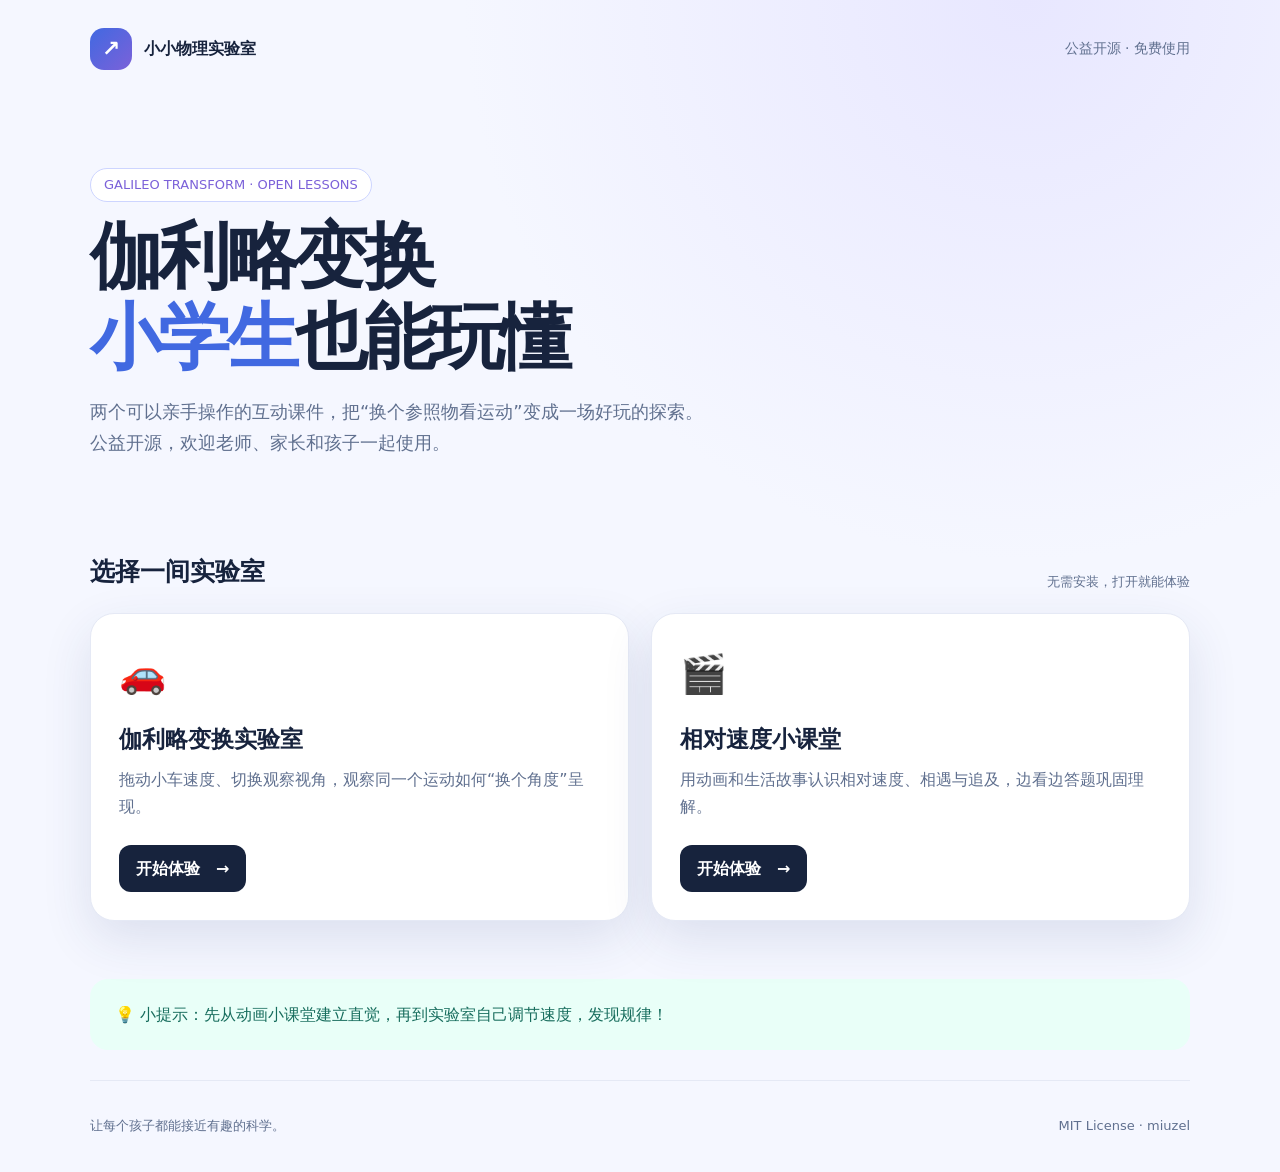
==== index.html @ f34b9db5 "Initial commit: 小学生伽利略变换公益开源课件 (MIT) - 集合首页 index.html - demos/galileo-lab & demos/relative-velocity" ====
<!doctype html>
<html lang="zh-CN">
<head>
  <meta charset="UTF-8">
  <meta name="viewport" content="width=device-width, initial-scale=1">
  <meta name="description" content="面向小学生的伽利略变换公益开源互动课件集合">
  <title>伽利略变换 · 小学生公益开源课件</title>
  <style>
    :root{--ink:#17233d;--muted:#60708f;--blue:#4169e1;--violet:#7b61d9;--mint:#21b89a;--bg:#f5f7ff;--card:#fff;--line:#e5e9f5;--shadow:0 18px 50px rgba(39,56,115,.12)}
    *{box-sizing:border-box}body{margin:0;color:var(--ink);font-family:"PingFang SC","Microsoft YaHei",system-ui,sans-serif;background:radial-gradient(circle at 80% 0,#e8e7ff 0,transparent 36%),var(--bg);line-height:1.7}
    .wrap{width:min(1100px,calc(100% - 36px));margin:auto}.top{display:flex;justify-content:space-between;align-items:center;padding:28px 0}.brand{display:flex;gap:12px;align-items:center;font-weight:800}.mark{display:grid;place-items:center;width:42px;height:42px;border-radius:14px;color:#fff;background:linear-gradient(135deg,var(--blue),var(--violet));font-size:22px}.tag{color:var(--blue);font-size:12px;letter-spacing:.14em;font-weight:800}.top a{color:var(--muted);text-decoration:none;font-size:14px}.hero{padding:70px 0 62px;max-width:760px}.hero h1{font-size:clamp(38px,7vw,72px);line-height:1.12;letter-spacing:-.05em;margin:14px 0 20px}.hero h1 em{font-style:normal;color:var(--blue)}.hero p{color:var(--muted);font-size:18px;max-width:620px}.badge{display:inline-block;border:1px solid #cdd5ff;border-radius:99px;padding:5px 13px;color:var(--violet);background:#fff;font-size:13px}.section-title{display:flex;justify-content:space-between;align-items:end;margin:12px 0 20px}.section-title h2{font-size:25px;margin:0}.section-title span{font-size:13px;color:var(--muted)}.cards{display:grid;grid-template-columns:repeat(2,1fr);gap:22px}.card{background:var(--card);border:1px solid var(--line);border-radius:24px;padding:28px;box-shadow:var(--shadow);display:flex;flex-direction:column;min-height:290px}.icon{font-size:38px}.card h3{font-size:23px;margin:13px 0 7px}.card p{color:var(--muted);margin:0 0 25px}.go{margin-top:auto;align-self:flex-start;background:var(--ink);color:#fff;text-decoration:none;border-radius:12px;padding:10px 17px;font-weight:700}.go:hover{background:var(--blue)}.note{margin:58px 0 30px;padding:22px 25px;border-radius:18px;background:#e9fff8;color:#176d5d}.footer{padding:34px 0;color:var(--muted);font-size:13px;border-top:1px solid var(--line);display:flex;justify-content:space-between}
    @media(max-width:680px){.wrap{width:min(100% - 28px,1100px)}.top{padding:18px 0}.top a{display:none}.hero{padding:46px 0 42px}.hero p{font-size:16px}.cards{grid-template-columns:1fr}.card{min-height:250px;padding:23px}.section-title{display:block}.section-title span{display:block;margin-top:5px}.footer{display:block}.footer span{display:block;margin:4px 0}}
  </style>
</head>
<body><div class="wrap"><header class="top"><div class="brand"><span class="mark">↗</span><span>小小物理实验室</span></div><a href="https://miuzel.github.io/galileo-transform-kids/">公益开源 · 免费使用</a></header>
  <main><section class="hero"><span class="badge">GALILEO TRANSFORM · OPEN LESSONS</span><h1>伽利略变换<br><em>小学生</em>也能玩懂</h1><p>两个可以亲手操作的互动课件，把“换个参照物看运动”变成一场好玩的探索。公益开源，欢迎老师、家长和孩子一起使用。</p></section>
  <section><div class="section-title"><h2>选择一间实验室</h2><span>无需安装，打开就能体验</span></div><div class="cards"><article class="card"><div class="icon">🚗</div><h3>伽利略变换实验室</h3><p>拖动小车速度、切换观察视角，观察同一个运动如何“换个角度”呈现。</p><a class="go" href="demos/galileo-lab/index.html">开始体验　→</a></article><article class="card"><div class="icon">🎬</div><h3>相对速度小课堂</h3><p>用动画和生活故事认识相对速度、相遇与追及，边看边答题巩固理解。</p><a class="go" href="demos/relative-velocity/index.html">开始体验　→</a></article></div></section><p class="note">💡 小提示：先从动画小课堂建立直觉，再到实验室自己调节速度，发现规律！</p></main>
  <footer class="footer"><span>让每个孩子都能接近有趣的科学。</span><span>MIT License · miuzel</span></footer></div></body></html>
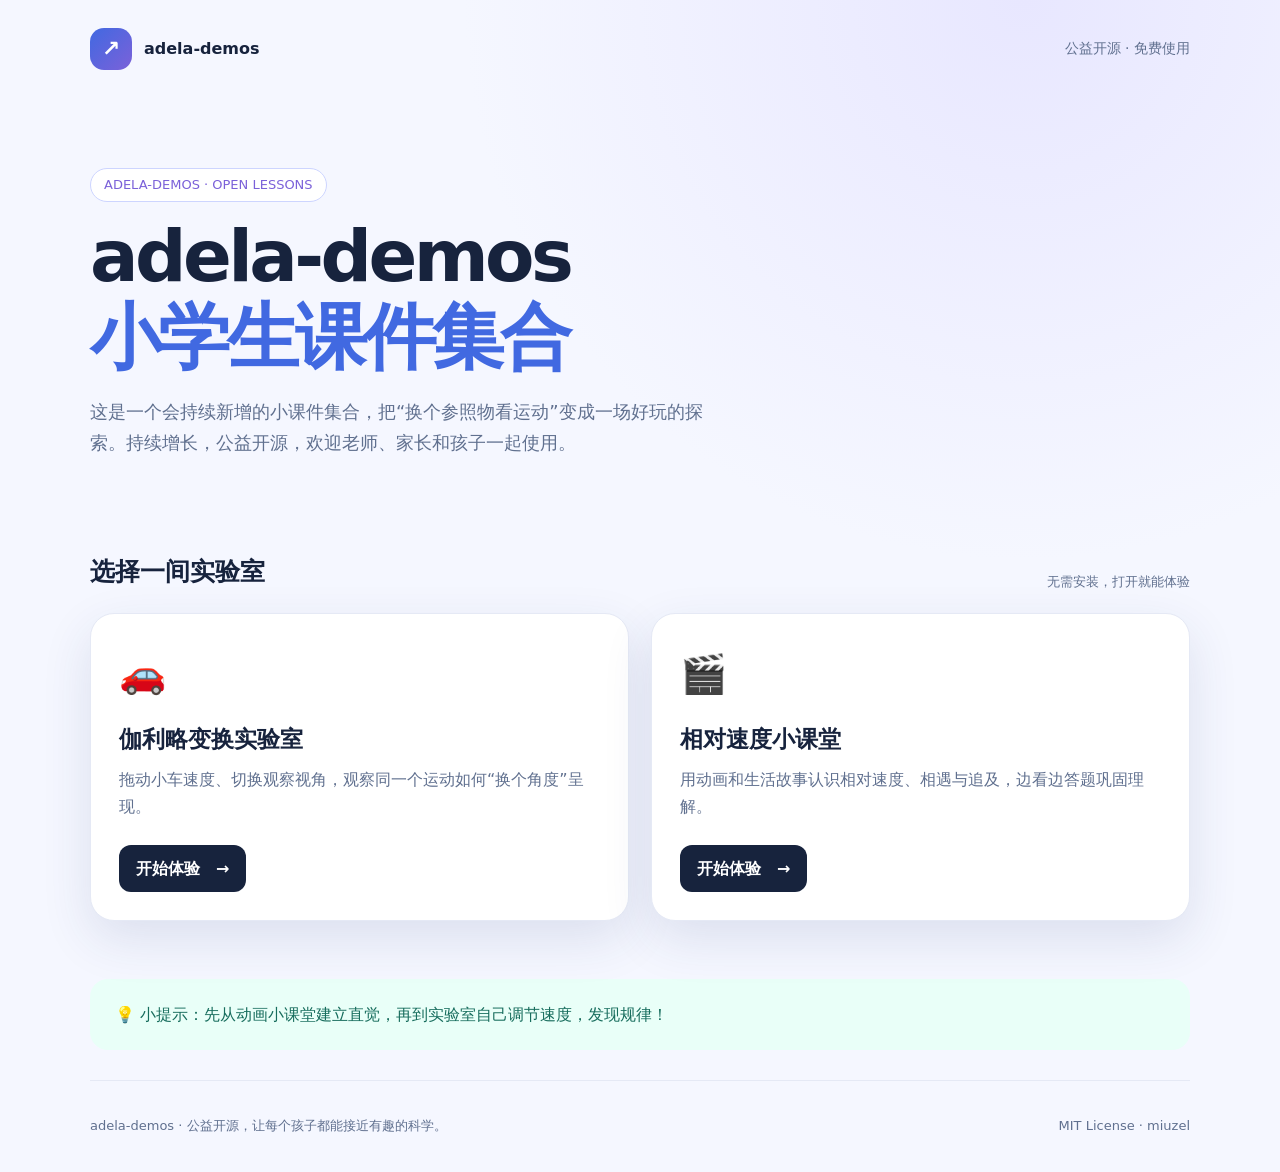
==== commit 7a7f4249: "品牌统一：项目名 adela-demos，定位为持续增长的小课件集合；同步新 URL" ====
--- a/index.html
+++ b/index.html
@@ -3,8 +3,8 @@
 <head>
   <meta charset="UTF-8">
   <meta name="viewport" content="width=device-width, initial-scale=1">
-  <meta name="description" content="面向小学生的伽利略变换公益开源互动课件集合">
-  <title>伽利略变换 · 小学生公益开源课件</title>
+  <meta name="description" content="adela-demos 是面向小学生的公益开源互动课件集合，将持续新增课件">
+  <title>adela-demos · 小学生互动课件集合</title>
   <style>
     :root{--ink:#17233d;--muted:#60708f;--blue:#4169e1;--violet:#7b61d9;--mint:#21b89a;--bg:#f5f7ff;--card:#fff;--line:#e5e9f5;--shadow:0 18px 50px rgba(39,56,115,.12)}
     *{box-sizing:border-box}body{margin:0;color:var(--ink);font-family:"PingFang SC","Microsoft YaHei",system-ui,sans-serif;background:radial-gradient(circle at 80% 0,#e8e7ff 0,transparent 36%),var(--bg);line-height:1.7}
@@ -12,7 +12,7 @@
     @media(max-width:680px){.wrap{width:min(100% - 28px,1100px)}.top{padding:18px 0}.top a{display:none}.hero{padding:46px 0 42px}.hero p{font-size:16px}.cards{grid-template-columns:1fr}.card{min-height:250px;padding:23px}.section-title{display:block}.section-title span{display:block;margin-top:5px}.footer{display:block}.footer span{display:block;margin:4px 0}}
   </style>
 </head>
-<body><div class="wrap"><header class="top"><div class="brand"><span class="mark">↗</span><span>小小物理实验室</span></div><a href="https://miuzel.github.io/galileo-transform-kids/">公益开源 · 免费使用</a></header>
-  <main><section class="hero"><span class="badge">GALILEO TRANSFORM · OPEN LESSONS</span><h1>伽利略变换<br><em>小学生</em>也能玩懂</h1><p>两个可以亲手操作的互动课件，把“换个参照物看运动”变成一场好玩的探索。公益开源，欢迎老师、家长和孩子一起使用。</p></section>
+<body><div class="wrap"><header class="top"><div class="brand"><span class="mark">↗</span><span>adela-demos</span></div><a href="https://miuzel.github.io/adela-demos/">公益开源 · 免费使用</a></header>
+  <main><section class="hero"><span class="badge">ADELA-DEMOS · OPEN LESSONS</span><h1>adela-demos<br><em>小学生课件集合</em></h1><p>这是一个会持续新增的小课件集合，把“换个参照物看运动”变成一场好玩的探索。持续增长，公益开源，欢迎老师、家长和孩子一起使用。</p></section>
   <section><div class="section-title"><h2>选择一间实验室</h2><span>无需安装，打开就能体验</span></div><div class="cards"><article class="card"><div class="icon">🚗</div><h3>伽利略变换实验室</h3><p>拖动小车速度、切换观察视角，观察同一个运动如何“换个角度”呈现。</p><a class="go" href="demos/galileo-lab/index.html">开始体验　→</a></article><article class="card"><div class="icon">🎬</div><h3>相对速度小课堂</h3><p>用动画和生活故事认识相对速度、相遇与追及，边看边答题巩固理解。</p><a class="go" href="demos/relative-velocity/index.html">开始体验　→</a></article></div></section><p class="note">💡 小提示：先从动画小课堂建立直觉，再到实验室自己调节速度，发现规律！</p></main>
-  <footer class="footer"><span>让每个孩子都能接近有趣的科学。</span><span>MIT License · miuzel</span></footer></div></body></html>
+  <footer class="footer"><span>adela-demos · 公益开源，让每个孩子都能接近有趣的科学。</span><span>MIT License · miuzel</span></footer></div></body></html>
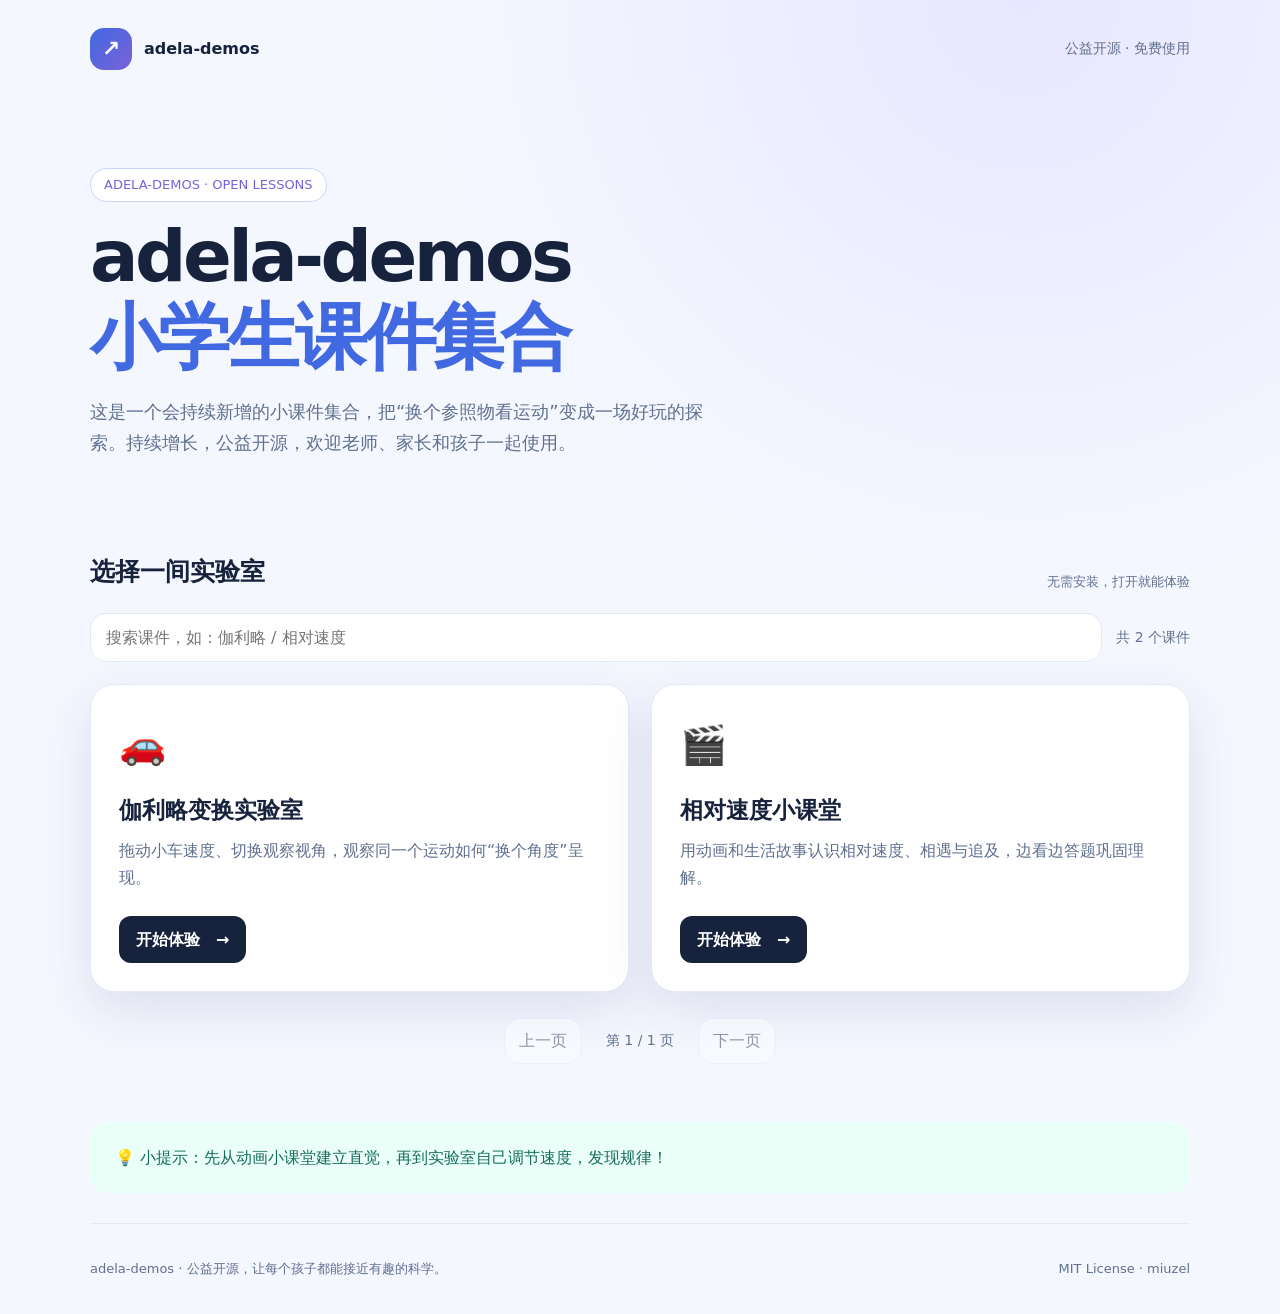
==== commit 89bd5123: "首页课件列表：数据驱动 + 纯前端搜索与分页（每页6张，搜索回到第1页）" ====
--- a/index.html
+++ b/index.html
@@ -6,13 +6,47 @@
   <meta name="description" content="adela-demos 是面向小学生的公益开源互动课件集合，将持续新增课件">
   <title>adela-demos · 小学生互动课件集合</title>
   <style>
-    :root{--ink:#17233d;--muted:#60708f;--blue:#4169e1;--violet:#7b61d9;--mint:#21b89a;--bg:#f5f7ff;--card:#fff;--line:#e5e9f5;--shadow:0 18px 50px rgba(39,56,115,.12)}
+    :root{--ink:#17233d;--muted:#60708f;--blue:#4169e1;--violet:#7b61d9;--mint:#21b89a;--bg:#f5f7ff;--card:#fff;--line:#e5e9f5;--shadow:0 18px 50px rgba(39,56,115,.12);--radius-md:16px;--radius-lg:24px}
     *{box-sizing:border-box}body{margin:0;color:var(--ink);font-family:"PingFang SC","Microsoft YaHei",system-ui,sans-serif;background:radial-gradient(circle at 80% 0,#e8e7ff 0,transparent 36%),var(--bg);line-height:1.7}
-    .wrap{width:min(1100px,calc(100% - 36px));margin:auto}.top{display:flex;justify-content:space-between;align-items:center;padding:28px 0}.brand{display:flex;gap:12px;align-items:center;font-weight:800}.mark{display:grid;place-items:center;width:42px;height:42px;border-radius:14px;color:#fff;background:linear-gradient(135deg,var(--blue),var(--violet));font-size:22px}.tag{color:var(--blue);font-size:12px;letter-spacing:.14em;font-weight:800}.top a{color:var(--muted);text-decoration:none;font-size:14px}.hero{padding:70px 0 62px;max-width:760px}.hero h1{font-size:clamp(38px,7vw,72px);line-height:1.12;letter-spacing:-.05em;margin:14px 0 20px}.hero h1 em{font-style:normal;color:var(--blue)}.hero p{color:var(--muted);font-size:18px;max-width:620px}.badge{display:inline-block;border:1px solid #cdd5ff;border-radius:99px;padding:5px 13px;color:var(--violet);background:#fff;font-size:13px}.section-title{display:flex;justify-content:space-between;align-items:end;margin:12px 0 20px}.section-title h2{font-size:25px;margin:0}.section-title span{font-size:13px;color:var(--muted)}.cards{display:grid;grid-template-columns:repeat(2,1fr);gap:22px}.card{background:var(--card);border:1px solid var(--line);border-radius:24px;padding:28px;box-shadow:var(--shadow);display:flex;flex-direction:column;min-height:290px}.icon{font-size:38px}.card h3{font-size:23px;margin:13px 0 7px}.card p{color:var(--muted);margin:0 0 25px}.go{margin-top:auto;align-self:flex-start;background:var(--ink);color:#fff;text-decoration:none;border-radius:12px;padding:10px 17px;font-weight:700}.go:hover{background:var(--blue)}.note{margin:58px 0 30px;padding:22px 25px;border-radius:18px;background:#e9fff8;color:#176d5d}.footer{padding:34px 0;color:var(--muted);font-size:13px;border-top:1px solid var(--line);display:flex;justify-content:space-between}
-    @media(max-width:680px){.wrap{width:min(100% - 28px,1100px)}.top{padding:18px 0}.top a{display:none}.hero{padding:46px 0 42px}.hero p{font-size:16px}.cards{grid-template-columns:1fr}.card{min-height:250px;padding:23px}.section-title{display:block}.section-title span{display:block;margin-top:5px}.footer{display:block}.footer span{display:block;margin:4px 0}}
+    .wrap{width:min(1100px,calc(100% - 36px));margin:auto}.top{display:flex;justify-content:space-between;align-items:center;padding:28px 0}.brand{display:flex;gap:12px;align-items:center;font-weight:800}.mark{display:grid;place-items:center;width:42px;height:42px;border-radius:14px;color:#fff;background:linear-gradient(135deg,var(--blue),var(--violet));font-size:22px}.tag{color:var(--blue);font-size:12px;letter-spacing:.14em;font-weight:800}.top a{color:var(--muted);text-decoration:none;font-size:14px}.hero{padding:70px 0 62px;max-width:760px}.hero h1{font-size:clamp(38px,7vw,72px);line-height:1.12;letter-spacing:-.05em;margin:14px 0 20px}.hero h1 em{font-style:normal;color:var(--blue)}.hero p{color:var(--muted);font-size:18px;max-width:620px}.badge{display:inline-block;border:1px solid #cdd5ff;border-radius:99px;padding:5px 13px;color:var(--violet);background:#fff;font-size:13px}.section-title{display:flex;justify-content:space-between;align-items:end;margin:12px 0 20px}.section-title h2{font-size:25px;margin:0}.section-title span{font-size:13px;color:var(--muted)}.catalog-tools{display:flex;align-items:center;gap:14px;margin-bottom:22px}.search-box{flex:1;min-height:48px;border:1px solid var(--line);border-radius:var(--radius-md);padding:10px 15px;background:var(--card);color:var(--ink);font:inherit;outline:none}.search-box:focus{border-color:var(--blue);box-shadow:0 0 0 3px rgba(65,105,225,.15)}.result-count{color:var(--muted);font-size:14px;white-space:nowrap}.cards{display:grid;grid-template-columns:repeat(2,1fr);gap:22px}.card{background:var(--card);border:1px solid var(--line);border-radius:24px;padding:28px;box-shadow:var(--shadow);display:flex;flex-direction:column;min-height:290px}.icon{font-size:38px}.card h3{font-size:23px;margin:13px 0 7px}.card p{color:var(--muted);margin:0 0 25px}.go{margin-top:auto;align-self:flex-start;background:var(--ink);color:#fff;text-decoration:none;border-radius:12px;padding:10px 17px;font-weight:700}.go:hover{background:var(--blue)}.empty-state{grid-column:1/-1;padding:40px 20px;text-align:center;color:var(--muted);background:var(--card);border:1px dashed var(--line);border-radius:var(--radius-lg)}.pagination{display:flex;justify-content:center;align-items:center;gap:12px;margin:26px 0 0}.page-btn{min-width:48px;min-height:44px;padding:8px 14px;border:1px solid var(--line);border-radius:var(--radius-md);background:var(--card);color:var(--ink);font:inherit;cursor:pointer}.page-btn:hover:not(:disabled){border-color:var(--blue);color:var(--blue)}.page-btn:disabled{opacity:.45;cursor:not-allowed}.page-info{color:var(--muted);font-size:14px;min-width:92px;text-align:center}.note{margin:58px 0 30px;padding:22px 25px;border-radius:18px;background:#e9fff8;color:#176d5d}.footer{padding:34px 0;color:var(--muted);font-size:13px;border-top:1px solid var(--line);display:flex;justify-content:space-between}
+    @media(max-width:680px){.wrap{width:min(100% - 28px,1100px)}.top{padding:18px 0}.top a{display:none}.hero{padding:46px 0 42px}.hero p{font-size:16px}.cards{grid-template-columns:1fr}.card{min-height:250px;padding:23px}.section-title{display:block}.section-title span{display:block;margin-top:5px}.catalog-tools{display:block}.search-box{width:100%}.result-count{display:block;margin-top:8px}.pagination{gap:8px}.footer{display:block}.footer span{display:block;margin:4px 0}}
   </style>
 </head>
 <body><div class="wrap"><header class="top"><div class="brand"><span class="mark">↗</span><span>adela-demos</span></div><a href="https://miuzel.github.io/adela-demos/">公益开源 · 免费使用</a></header>
   <main><section class="hero"><span class="badge">ADELA-DEMOS · OPEN LESSONS</span><h1>adela-demos<br><em>小学生课件集合</em></h1><p>这是一个会持续新增的小课件集合，把“换个参照物看运动”变成一场好玩的探索。持续增长，公益开源，欢迎老师、家长和孩子一起使用。</p></section>
-  <section><div class="section-title"><h2>选择一间实验室</h2><span>无需安装，打开就能体验</span></div><div class="cards"><article class="card"><div class="icon">🚗</div><h3>伽利略变换实验室</h3><p>拖动小车速度、切换观察视角，观察同一个运动如何“换个角度”呈现。</p><a class="go" href="demos/galileo-lab/index.html">开始体验　→</a></article><article class="card"><div class="icon">🎬</div><h3>相对速度小课堂</h3><p>用动画和生活故事认识相对速度、相遇与追及，边看边答题巩固理解。</p><a class="go" href="demos/relative-velocity/index.html">开始体验　→</a></article></div></section><p class="note">💡 小提示：先从动画小课堂建立直觉，再到实验室自己调节速度，发现规律！</p></main>
-  <footer class="footer"><span>adela-demos · 公益开源，让每个孩子都能接近有趣的科学。</span><span>MIT License · miuzel</span></footer></div></body></html>
+  <section><div class="section-title"><h2>选择一间实验室</h2><span>无需安装，打开就能体验</span></div><div class="catalog-tools"><input class="search-box" id="demoSearch" type="search" placeholder="搜索课件，如：伽利略 / 相对速度" aria-label="搜索课件"><span class="result-count" id="resultCount" aria-live="polite"></span></div><div class="cards" id="demoCards"></div><nav class="pagination" aria-label="课件分页"><button class="page-btn" id="prevPage" type="button">上一页</button><span class="page-info" id="pageInfo" aria-live="polite"></span><button class="page-btn" id="nextPage" type="button">下一页</button></nav></section><p class="note">💡 小提示：先从动画小课堂建立直觉，再到实验室自己调节速度，发现规律！</p></main>
+  <footer class="footer"><span>adela-demos · 公益开源，让每个孩子都能接近有趣的科学。</span><span>MIT License · miuzel</span></footer></div><script>
+    const demos = [
+      {icon:'🚗', title:'伽利略变换实验室', desc:'拖动小车速度、切换观察视角，观察同一个运动如何“换个角度”呈现。', href:'demos/galileo-lab/index.html'},
+      {icon:'🎬', title:'相对速度小课堂', desc:'用动画和生活故事认识相对速度、相遇与追及，边看边答题巩固理解。', href:'demos/relative-velocity/index.html'}
+    ];
+    const pageSize = 6;
+    let currentPage = 1;
+    let filteredDemos = demos;
+    const cards = document.querySelector('#demoCards');
+    const search = document.querySelector('#demoSearch');
+    const resultCount = document.querySelector('#resultCount');
+    const pageInfo = document.querySelector('#pageInfo');
+    const prevPage = document.querySelector('#prevPage');
+    const nextPage = document.querySelector('#nextPage');
+    function renderDemos(){
+      const totalPages = Math.max(1, Math.ceil(filteredDemos.length / pageSize));
+      currentPage = Math.min(currentPage, totalPages);
+      const start = (currentPage - 1) * pageSize;
+      const visible = filteredDemos.slice(start, start + pageSize);
+      cards.innerHTML = visible.length ? visible.map(demo => `<article class="card"><div class="icon">${demo.icon}</div><h3>${demo.title}</h3><p>${demo.desc}</p><a class="go" href="${demo.href}">开始体验　→</a></article>`).join('') : '<div class="empty-state">没有找到匹配的课件，试试其他关键词吧。</div>';
+      resultCount.textContent = `共 ${filteredDemos.length} 个课件`;
+      pageInfo.textContent = `第 ${currentPage} / ${totalPages} 页`;
+      prevPage.disabled = currentPage === 1;
+      nextPage.disabled = currentPage === totalPages;
+    }
+    search.addEventListener('input', () => {
+      const keyword = search.value.trim().toLowerCase();
+      filteredDemos = demos.filter(demo => `${demo.title} ${demo.desc}`.toLowerCase().includes(keyword));
+      currentPage = 1;
+      renderDemos();
+    });
+    prevPage.addEventListener('click', () => { if (currentPage > 1) { currentPage--; renderDemos(); } });
+    nextPage.addEventListener('click', () => { if (currentPage < Math.ceil(filteredDemos.length / pageSize)) { currentPage++; renderDemos(); } });
+    renderDemos();
+  </script></body></html>
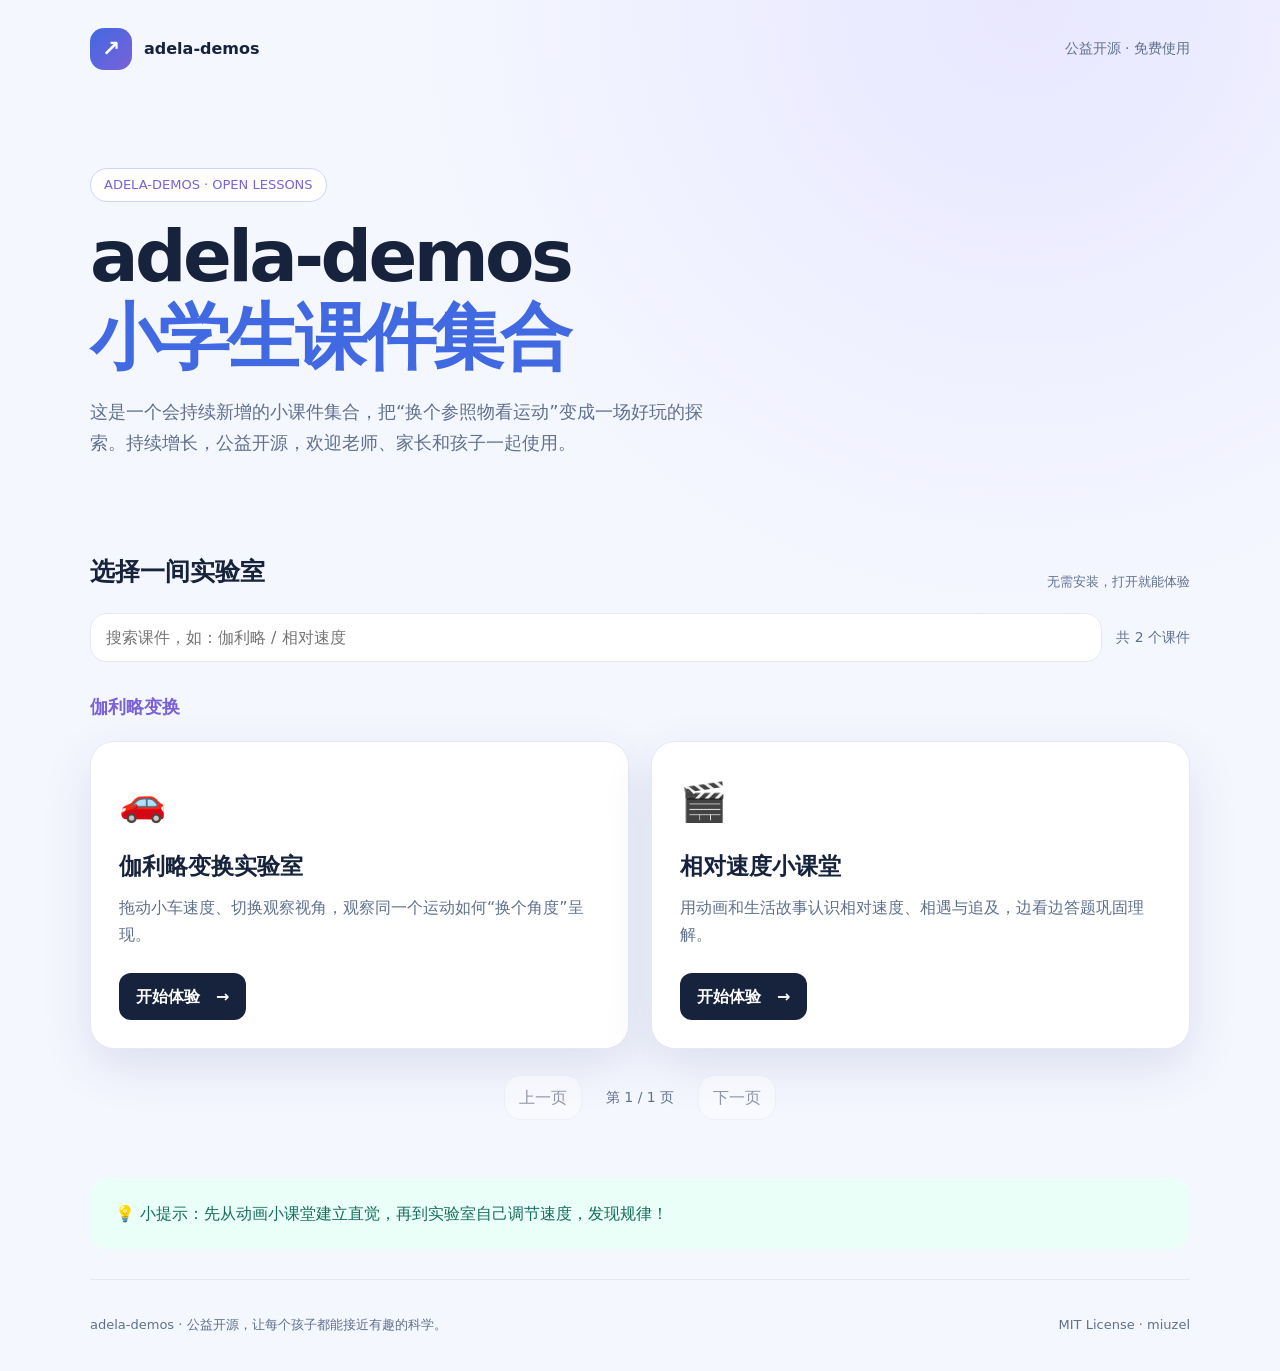
==== commit bc28489a: "结构重构：按「知识点→多demo」组织，demo 归入 demos/galilean-transform/，首页按知识点分组渲染（含搜索/分页修复）" ====
--- a/index.html
+++ b/index.html
@@ -8,21 +8,26 @@
   <style>
     :root{--ink:#17233d;--muted:#60708f;--blue:#4169e1;--violet:#7b61d9;--mint:#21b89a;--bg:#f5f7ff;--card:#fff;--line:#e5e9f5;--shadow:0 18px 50px rgba(39,56,115,.12);--radius-md:16px;--radius-lg:24px}
     *{box-sizing:border-box}body{margin:0;color:var(--ink);font-family:"PingFang SC","Microsoft YaHei",system-ui,sans-serif;background:radial-gradient(circle at 80% 0,#e8e7ff 0,transparent 36%),var(--bg);line-height:1.7}
-    .wrap{width:min(1100px,calc(100% - 36px));margin:auto}.top{display:flex;justify-content:space-between;align-items:center;padding:28px 0}.brand{display:flex;gap:12px;align-items:center;font-weight:800}.mark{display:grid;place-items:center;width:42px;height:42px;border-radius:14px;color:#fff;background:linear-gradient(135deg,var(--blue),var(--violet));font-size:22px}.tag{color:var(--blue);font-size:12px;letter-spacing:.14em;font-weight:800}.top a{color:var(--muted);text-decoration:none;font-size:14px}.hero{padding:70px 0 62px;max-width:760px}.hero h1{font-size:clamp(38px,7vw,72px);line-height:1.12;letter-spacing:-.05em;margin:14px 0 20px}.hero h1 em{font-style:normal;color:var(--blue)}.hero p{color:var(--muted);font-size:18px;max-width:620px}.badge{display:inline-block;border:1px solid #cdd5ff;border-radius:99px;padding:5px 13px;color:var(--violet);background:#fff;font-size:13px}.section-title{display:flex;justify-content:space-between;align-items:end;margin:12px 0 20px}.section-title h2{font-size:25px;margin:0}.section-title span{font-size:13px;color:var(--muted)}.catalog-tools{display:flex;align-items:center;gap:14px;margin-bottom:22px}.search-box{flex:1;min-height:48px;border:1px solid var(--line);border-radius:var(--radius-md);padding:10px 15px;background:var(--card);color:var(--ink);font:inherit;outline:none}.search-box:focus{border-color:var(--blue);box-shadow:0 0 0 3px rgba(65,105,225,.15)}.result-count{color:var(--muted);font-size:14px;white-space:nowrap}.cards{display:grid;grid-template-columns:repeat(2,1fr);gap:22px}.card{background:var(--card);border:1px solid var(--line);border-radius:24px;padding:28px;box-shadow:var(--shadow);display:flex;flex-direction:column;min-height:290px}.icon{font-size:38px}.card h3{font-size:23px;margin:13px 0 7px}.card p{color:var(--muted);margin:0 0 25px}.go{margin-top:auto;align-self:flex-start;background:var(--ink);color:#fff;text-decoration:none;border-radius:12px;padding:10px 17px;font-weight:700}.go:hover{background:var(--blue)}.empty-state{grid-column:1/-1;padding:40px 20px;text-align:center;color:var(--muted);background:var(--card);border:1px dashed var(--line);border-radius:var(--radius-lg)}.pagination{display:flex;justify-content:center;align-items:center;gap:12px;margin:26px 0 0}.page-btn{min-width:48px;min-height:44px;padding:8px 14px;border:1px solid var(--line);border-radius:var(--radius-md);background:var(--card);color:var(--ink);font:inherit;cursor:pointer}.page-btn:hover:not(:disabled){border-color:var(--blue);color:var(--blue)}.page-btn:disabled{opacity:.45;cursor:not-allowed}.page-info{color:var(--muted);font-size:14px;min-width:92px;text-align:center}.note{margin:58px 0 30px;padding:22px 25px;border-radius:18px;background:#e9fff8;color:#176d5d}.footer{padding:34px 0;color:var(--muted);font-size:13px;border-top:1px solid var(--line);display:flex;justify-content:space-between}
-    @media(max-width:680px){.wrap{width:min(100% - 28px,1100px)}.top{padding:18px 0}.top a{display:none}.hero{padding:46px 0 42px}.hero p{font-size:16px}.cards{grid-template-columns:1fr}.card{min-height:250px;padding:23px}.section-title{display:block}.section-title span{display:block;margin-top:5px}.catalog-tools{display:block}.search-box{width:100%}.result-count{display:block;margin-top:8px}.pagination{gap:8px}.footer{display:block}.footer span{display:block;margin:4px 0}}
+    .wrap{width:min(1100px,calc(100% - 36px));margin:auto}.top{display:flex;justify-content:space-between;align-items:center;padding:28px 0}.brand{display:flex;gap:12px;align-items:center;font-weight:800}.mark{display:grid;place-items:center;width:42px;height:42px;border-radius:14px;color:#fff;background:linear-gradient(135deg,var(--blue),var(--violet));font-size:22px}.tag{color:var(--blue);font-size:12px;letter-spacing:.14em;font-weight:800}.top a{color:var(--muted);text-decoration:none;font-size:14px}.hero{padding:70px 0 62px;max-width:760px}.hero h1{font-size:clamp(38px,7vw,72px);line-height:1.12;letter-spacing:-.05em;margin:14px 0 20px}.hero h1 em{font-style:normal;color:var(--blue)}.hero p{color:var(--muted);font-size:18px;max-width:620px}.badge{display:inline-block;border:1px solid #cdd5ff;border-radius:99px;padding:5px 13px;color:var(--violet);background:#fff;font-size:13px}.section-title{display:flex;justify-content:space-between;align-items:end;margin:12px 0 20px}.section-title h2{font-size:25px;margin:0}.section-title span{font-size:13px;color:var(--muted)}.catalog-tools{display:flex;align-items:center;gap:14px;margin-bottom:22px}.search-box{flex:1;min-height:48px;border:1px solid var(--line);border-radius:var(--radius-md);padding:10px 15px;background:var(--card);color:var(--ink);font:inherit;outline:none}.search-box:focus{border-color:var(--blue);box-shadow:0 0 0 3px rgba(65,105,225,.15)}.result-count{color:var(--muted);font-size:14px;white-space:nowrap}.cards{display:grid;grid-template-columns:repeat(2,1fr);gap:22px}.topic-group{grid-column:1/-1;display:grid;grid-template-columns:repeat(2,1fr);gap:22px}.topic-heading{grid-column:1/-1;margin:8px 0 -4px;font-size:18px;color:var(--violet)}.card{background:var(--card);border:1px solid var(--line);border-radius:24px;padding:28px;box-shadow:var(--shadow);display:flex;flex-direction:column;min-height:290px}.icon{font-size:38px}.card h3{font-size:23px;margin:13px 0 7px}.card p{color:var(--muted);margin:0 0 25px}.go{margin-top:auto;align-self:flex-start;background:var(--ink);color:#fff;text-decoration:none;border-radius:12px;padding:10px 17px;font-weight:700}.go:hover{background:var(--blue)}.empty-state{grid-column:1/-1;padding:40px 20px;text-align:center;color:var(--muted);background:var(--card);border:1px dashed var(--line);border-radius:var(--radius-lg)}.pagination{display:flex;justify-content:center;align-items:center;gap:12px;margin:26px 0 0}.page-btn{min-width:48px;min-height:44px;padding:8px 14px;border:1px solid var(--line);border-radius:var(--radius-md);background:var(--card);color:var(--ink);font:inherit;cursor:pointer}.page-btn:hover:not(:disabled){border-color:var(--blue);color:var(--blue)}.page-btn:disabled{opacity:.45;cursor:not-allowed}.page-info{color:var(--muted);font-size:14px;min-width:92px;text-align:center}.note{margin:58px 0 30px;padding:22px 25px;border-radius:18px;background:#e9fff8;color:#176d5d}.footer{padding:34px 0;color:var(--muted);font-size:13px;border-top:1px solid var(--line);display:flex;justify-content:space-between}
+    @media(max-width:680px){.wrap{width:min(100% - 28px,1100px)}.top{padding:18px 0}.top a{display:none}.hero{padding:46px 0 42px}.hero p{font-size:16px}.cards{grid-template-columns:1fr}.topic-group{grid-template-columns:1fr}.card{min-height:250px;padding:23px}.section-title{display:block}.section-title span{display:block;margin-top:5px}.catalog-tools{display:block}.search-box{width:100%}.result-count{display:block;margin-top:8px}.pagination{gap:8px}.footer{display:block}.footer span{display:block;margin:4px 0}}
   </style>
 </head>
 <body><div class="wrap"><header class="top"><div class="brand"><span class="mark">↗</span><span>adela-demos</span></div><a href="https://miuzel.github.io/adela-demos/">公益开源 · 免费使用</a></header>
   <main><section class="hero"><span class="badge">ADELA-DEMOS · OPEN LESSONS</span><h1>adela-demos<br><em>小学生课件集合</em></h1><p>这是一个会持续新增的小课件集合，把“换个参照物看运动”变成一场好玩的探索。持续增长，公益开源，欢迎老师、家长和孩子一起使用。</p></section>
   <section><div class="section-title"><h2>选择一间实验室</h2><span>无需安装，打开就能体验</span></div><div class="catalog-tools"><input class="search-box" id="demoSearch" type="search" placeholder="搜索课件，如：伽利略 / 相对速度" aria-label="搜索课件"><span class="result-count" id="resultCount" aria-live="polite"></span></div><div class="cards" id="demoCards"></div><nav class="pagination" aria-label="课件分页"><button class="page-btn" id="prevPage" type="button">上一页</button><span class="page-info" id="pageInfo" aria-live="polite"></span><button class="page-btn" id="nextPage" type="button">下一页</button></nav></section><p class="note">💡 小提示：先从动画小课堂建立直觉，再到实验室自己调节速度，发现规律！</p></main>
   <footer class="footer"><span>adela-demos · 公益开源，让每个孩子都能接近有趣的科学。</span><span>MIT License · miuzel</span></footer></div><script>
-    const demos = [
-      {icon:'🚗', title:'伽利略变换实验室', desc:'拖动小车速度、切换观察视角，观察同一个运动如何“换个角度”呈现。', href:'demos/galileo-lab/index.html'},
-      {icon:'🎬', title:'相对速度小课堂', desc:'用动画和生活故事认识相对速度、相遇与追及，边看边答题巩固理解。', href:'demos/relative-velocity/index.html'}
-    ];
+    const topics = [{
+      name:'伽利略变换',
+      id:'galilean-transform',
+      demos:[
+        {icon:'🚗', title:'伽利略变换实验室', desc:'拖动小车速度、切换观察视角，观察同一个运动如何“换个角度”呈现。', href:'demos/galilean-transform/galileo-lab/index.html'},
+        {icon:'🎬', title:'相对速度小课堂', desc:'用动画和生活故事认识相对速度、相遇与追及，边看边答题巩固理解。', href:'demos/galilean-transform/relative-velocity/index.html'}
+      ]
+    }];
+    const allDemos = topics.flatMap(topic => topic.demos.map(demo => ({...demo, topic:topic.name})));
     const pageSize = 6;
     let currentPage = 1;
-    let filteredDemos = demos;
+    let filteredDemos = allDemos;
     const cards = document.querySelector('#demoCards');
     const search = document.querySelector('#demoSearch');
     const resultCount = document.querySelector('#resultCount');
@@ -34,7 +39,8 @@
       currentPage = Math.min(currentPage, totalPages);
       const start = (currentPage - 1) * pageSize;
       const visible = filteredDemos.slice(start, start + pageSize);
-      cards.innerHTML = visible.length ? visible.map(demo => `<article class="card"><div class="icon">${demo.icon}</div><h3>${demo.title}</h3><p>${demo.desc}</p><a class="go" href="${demo.href}">开始体验　→</a></article>`).join('') : '<div class="empty-state">没有找到匹配的课件，试试其他关键词吧。</div>';
+      const groups = visible.reduce((result, demo) => { (result[demo.topic] ||= []).push(demo); return result; }, {});
+      cards.innerHTML = visible.length ? Object.entries(groups).map(([topic, topicDemos]) => `<div class="topic-group"><h3 class="topic-heading">${topic}</h3>${topicDemos.map(demo => `<article class="card"><div class="icon">${demo.icon}</div><h3>${demo.title}</h3><p>${demo.desc}</p><a class="go" href="${demo.href}">开始体验　→</a></article>`).join('')}</div>`).join('') : '<div class="empty-state">没有找到匹配的课件，试试其他关键词吧。</div>';
       resultCount.textContent = `共 ${filteredDemos.length} 个课件`;
       pageInfo.textContent = `第 ${currentPage} / ${totalPages} 页`;
       prevPage.disabled = currentPage === 1;
@@ -42,7 +48,7 @@
     }
     search.addEventListener('input', () => {
       const keyword = search.value.trim().toLowerCase();
-      filteredDemos = demos.filter(demo => `${demo.title} ${demo.desc}`.toLowerCase().includes(keyword));
+      filteredDemos = allDemos.filter(demo => `${demo.title} ${demo.desc}`.toLowerCase().includes(keyword));
       currentPage = 1;
       renderDemos();
     });
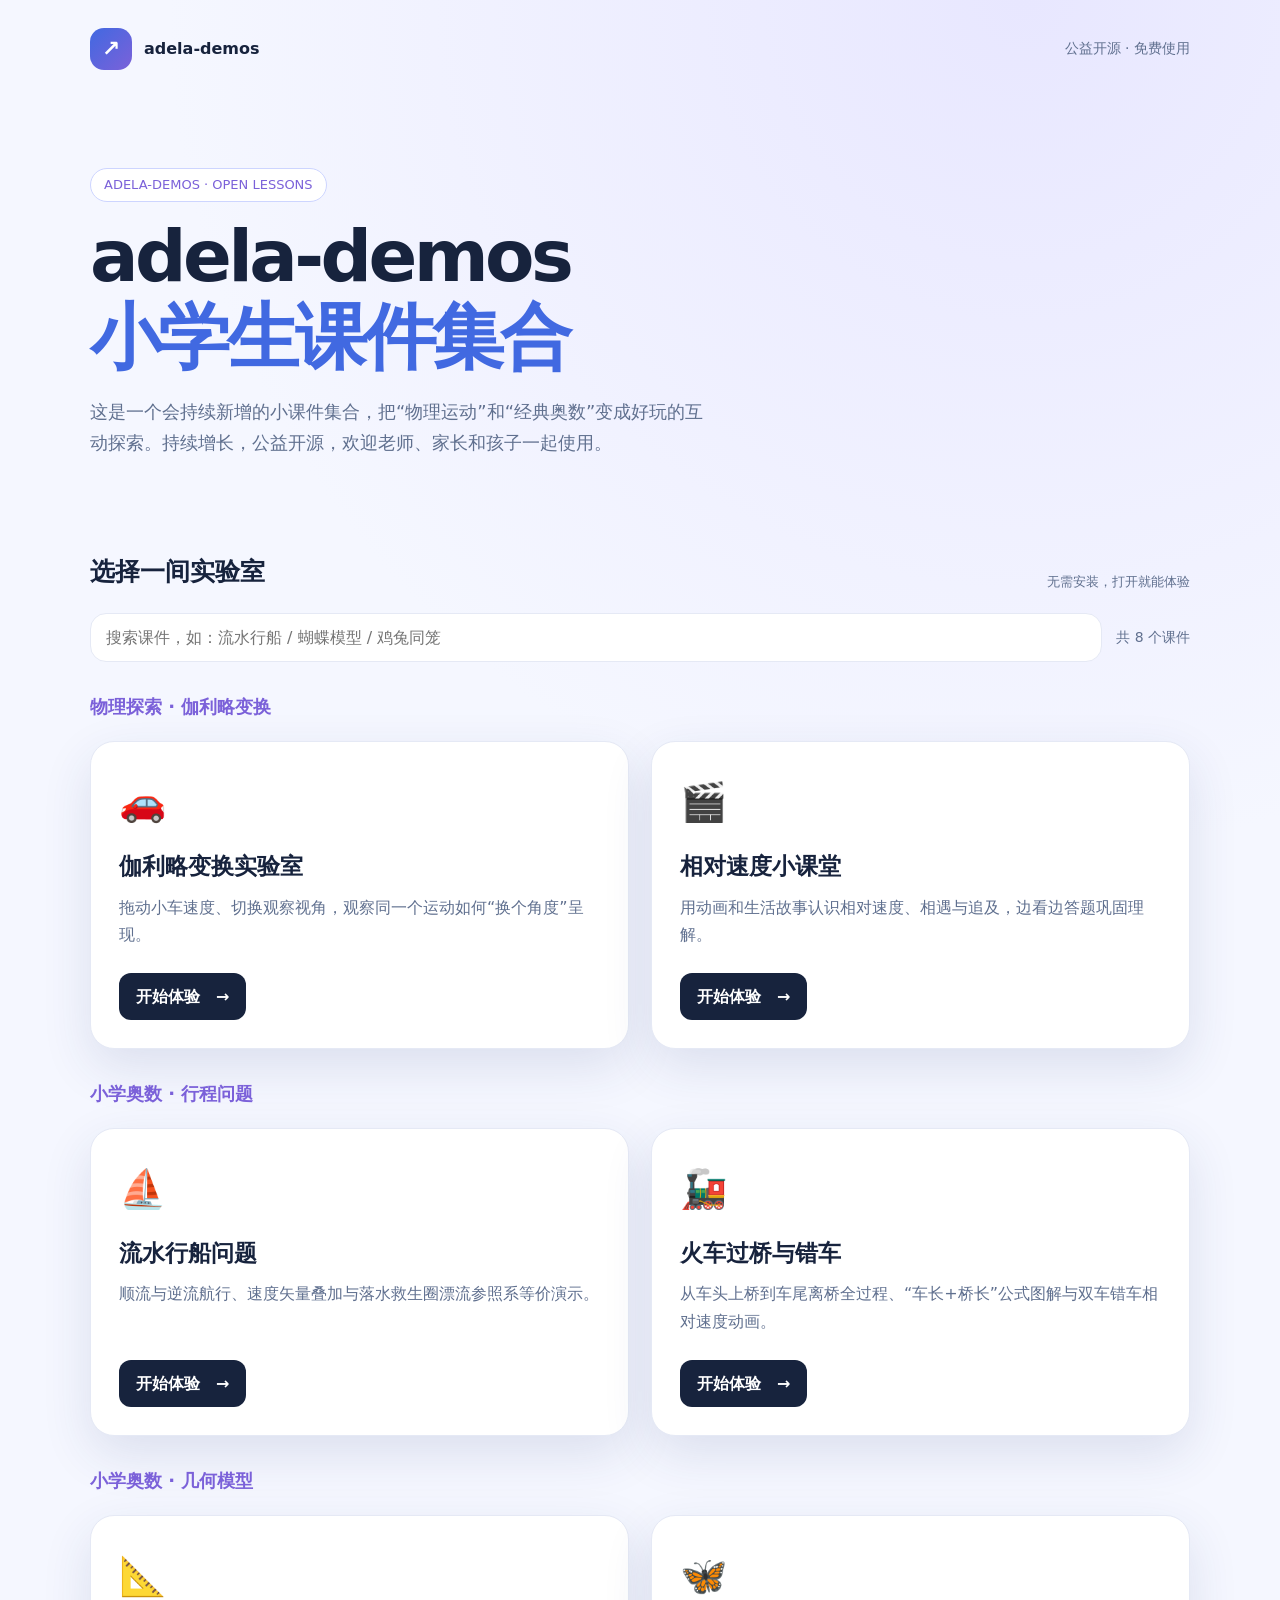
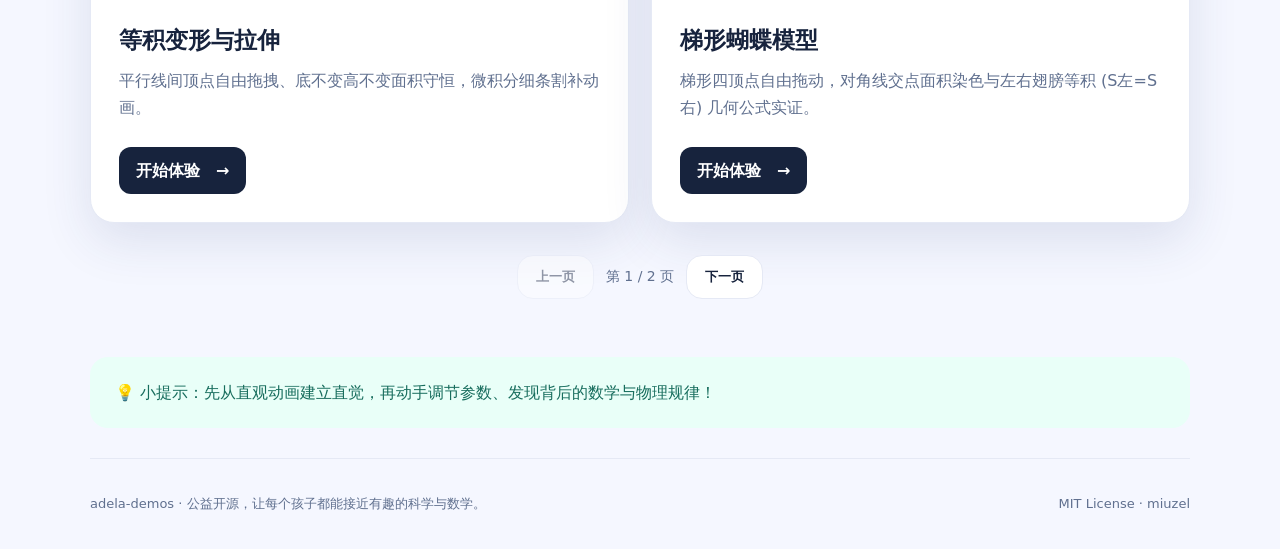
==== commit 0a16ae0d: "feat(olympiad): 新增行程问题、几何模型、数论计数三大奥数专题及6个互动课件" ====
--- a/index.html
+++ b/index.html
@@ -8,22 +8,48 @@
   <style>
     :root{--ink:#17233d;--muted:#60708f;--blue:#4169e1;--violet:#7b61d9;--mint:#21b89a;--bg:#f5f7ff;--card:#fff;--line:#e5e9f5;--shadow:0 18px 50px rgba(39,56,115,.12);--radius-md:16px;--radius-lg:24px}
     *{box-sizing:border-box}body{margin:0;color:var(--ink);font-family:"PingFang SC","Microsoft YaHei",system-ui,sans-serif;background:radial-gradient(circle at 80% 0,#e8e7ff 0,transparent 36%),var(--bg);line-height:1.7}
-    .wrap{width:min(1100px,calc(100% - 36px));margin:auto}.top{display:flex;justify-content:space-between;align-items:center;padding:28px 0}.brand{display:flex;gap:12px;align-items:center;font-weight:800}.mark{display:grid;place-items:center;width:42px;height:42px;border-radius:14px;color:#fff;background:linear-gradient(135deg,var(--blue),var(--violet));font-size:22px}.tag{color:var(--blue);font-size:12px;letter-spacing:.14em;font-weight:800}.top a{color:var(--muted);text-decoration:none;font-size:14px}.hero{padding:70px 0 62px;max-width:760px}.hero h1{font-size:clamp(38px,7vw,72px);line-height:1.12;letter-spacing:-.05em;margin:14px 0 20px}.hero h1 em{font-style:normal;color:var(--blue)}.hero p{color:var(--muted);font-size:18px;max-width:620px}.badge{display:inline-block;border:1px solid #cdd5ff;border-radius:99px;padding:5px 13px;color:var(--violet);background:#fff;font-size:13px}.section-title{display:flex;justify-content:space-between;align-items:end;margin:12px 0 20px}.section-title h2{font-size:25px;margin:0}.section-title span{font-size:13px;color:var(--muted)}.catalog-tools{display:flex;align-items:center;gap:14px;margin-bottom:22px}.search-box{flex:1;min-height:48px;border:1px solid var(--line);border-radius:var(--radius-md);padding:10px 15px;background:var(--card);color:var(--ink);font:inherit;outline:none}.search-box:focus{border-color:var(--blue);box-shadow:0 0 0 3px rgba(65,105,225,.15)}.result-count{color:var(--muted);font-size:14px;white-space:nowrap}.cards{display:grid;grid-template-columns:repeat(2,1fr);gap:22px}.topic-group{grid-column:1/-1;display:grid;grid-template-columns:repeat(2,1fr);gap:22px}.topic-heading{grid-column:1/-1;margin:8px 0 -4px;font-size:18px;color:var(--violet)}.card{background:var(--card);border:1px solid var(--line);border-radius:24px;padding:28px;box-shadow:var(--shadow);display:flex;flex-direction:column;min-height:290px}.icon{font-size:38px}.card h3{font-size:23px;margin:13px 0 7px}.card p{color:var(--muted);margin:0 0 25px}.go{margin-top:auto;align-self:flex-start;background:var(--ink);color:#fff;text-decoration:none;border-radius:12px;padding:10px 17px;font-weight:700}.go:hover{background:var(--blue)}.empty-state{grid-column:1/-1;padding:40px 20px;text-align:center;color:var(--muted);background:var(--card);border:1px dashed var(--line);border-radius:var(--radius-lg)}.pagination{display:flex;justify-content:center;align-items:center;gap:12px;margin:26px 0 0}.page-btn{min-width:48px;min-height:44px;padding:8px 14px;border:1px solid var(--line);border-radius:var(--radius-md);background:var(--card);color:var(--ink);font:inherit;cursor:pointer}.page-btn:hover:not(:disabled){border-color:var(--blue);color:var(--blue)}.page-btn:disabled{opacity:.45;cursor:not-allowed}.page-info{color:var(--muted);font-size:14px;min-width:92px;text-align:center}.note{margin:58px 0 30px;padding:22px 25px;border-radius:18px;background:#e9fff8;color:#176d5d}.footer{padding:34px 0;color:var(--muted);font-size:13px;border-top:1px solid var(--line);display:flex;justify-content:space-between}
+    .wrap{width:min(1100px,calc(100% - 36px));margin:auto}.top{display:flex;justify-content:space-between;align-items:center;padding:28px 0}.brand{display:flex;gap:12px;align-items:center;font-weight:800}.mark{display:grid;place-items:center;width:42px;height:42px;border-radius:14px;color:#fff;background:linear-gradient(135deg,var(--blue),var(--violet));font-size:22px}.tag{color:var(--blue);font-size:12px;letter-spacing:.14em;font-weight:800}.top a{color:var(--muted);text-decoration:none;font-size:14px}.hero{padding:70px 0 62px;max-width:760px}.hero h1{font-size:clamp(38px,7vw,72px);line-height:1.12;letter-spacing:-.05em;margin:14px 0 20px}.hero h1 em{font-style:normal;color:var(--blue)}.hero p{color:var(--muted);font-size:18px;max-width:620px}.badge{display:inline-block;border:1px solid #cdd5ff;border-radius:99px;padding:5px 13px;color:var(--violet);background:#fff;font-size:13px}.section-title{display:flex;justify-content:space-between;align-items:end;margin:12px 0 20px}.section-title h2{font-size:25px;margin:0}.section-title span{font-size:13px;color:var(--muted)}.catalog-tools{display:flex;align-items:center;gap:14px;margin-bottom:22px}.search-box{flex:1;min-height:48px;border:1px solid var(--line);border-radius:var(--radius-md);padding:10px 15px;background:var(--card);color:var(--ink);font:inherit;outline:none}.search-box:focus{border-color:var(--blue);box-shadow:0 0 0 3px rgba(65,105,225,.15)}.result-count{color:var(--muted);font-size:14px;white-space:nowrap}.cards{display:grid;grid-template-columns:repeat(2,1fr);gap:22px}.topic-group{grid-column:1/-1;display:grid;grid-template-columns:repeat(2,1fr);gap:22px}.topic-heading{grid-column:1/-1;margin:8px 0 -4px;font-size:18px;color:var(--violet)}.card{background:var(--card);border:1px solid var(--line);border-radius:24px;padding:28px;box-shadow:var(--shadow);display:flex;flex-direction:column;min-height:290px}.icon{font-size:38px}.card h3{font-size:23px;margin:13px 0 7px}.card p{color:var(--muted);margin:0 0 25px}.go{margin-top:auto;align-self:flex-start;background:var(--ink);color:#fff;text-decoration:none;border-radius:12px;padding:10px 17px;font-weight:700}.go:hover{background:var(--blue)}.pagination{display:flex;justify-content:center;align-items:center;gap:12px;margin:32px 0 16px}.page-btn{min-height:44px;padding:8px 18px;border:1px solid var(--line);border-radius:var(--radius-md);background:var(--card);color:var(--ink);font-weight:600;cursor:pointer}.page-btn:disabled{opacity:.45;cursor:not-allowed}.page-info{color:var(--muted);font-size:14px}.empty-state{grid-column:1/-1;text-align:center;padding:48px 0;color:var(--muted)}.note{margin:58px 0 30px;padding:22px 25px;border-radius:18px;background:#e9fff8;color:#176d5d}.footer{padding:34px 0;color:var(--muted);font-size:13px;border-top:1px solid var(--line);display:flex;justify-content:space-between}
     @media(max-width:680px){.wrap{width:min(100% - 28px,1100px)}.top{padding:18px 0}.top a{display:none}.hero{padding:46px 0 42px}.hero p{font-size:16px}.cards{grid-template-columns:1fr}.topic-group{grid-template-columns:1fr}.card{min-height:250px;padding:23px}.section-title{display:block}.section-title span{display:block;margin-top:5px}.catalog-tools{display:block}.search-box{width:100%}.result-count{display:block;margin-top:8px}.pagination{gap:8px}.footer{display:block}.footer span{display:block;margin:4px 0}}
   </style>
 </head>
 <body><div class="wrap"><header class="top"><div class="brand"><span class="mark">↗</span><span>adela-demos</span></div><a href="https://miuzel.github.io/adela-demos/">公益开源 · 免费使用</a></header>
-  <main><section class="hero"><span class="badge">ADELA-DEMOS · OPEN LESSONS</span><h1>adela-demos<br><em>小学生课件集合</em></h1><p>这是一个会持续新增的小课件集合，把“换个参照物看运动”变成一场好玩的探索。持续增长，公益开源，欢迎老师、家长和孩子一起使用。</p></section>
-  <section><div class="section-title"><h2>选择一间实验室</h2><span>无需安装，打开就能体验</span></div><div class="catalog-tools"><input class="search-box" id="demoSearch" type="search" placeholder="搜索课件，如：伽利略 / 相对速度" aria-label="搜索课件"><span class="result-count" id="resultCount" aria-live="polite"></span></div><div class="cards" id="demoCards"></div><nav class="pagination" aria-label="课件分页"><button class="page-btn" id="prevPage" type="button">上一页</button><span class="page-info" id="pageInfo" aria-live="polite"></span><button class="page-btn" id="nextPage" type="button">下一页</button></nav></section><p class="note">💡 小提示：先从动画小课堂建立直觉，再到实验室自己调节速度，发现规律！</p></main>
-  <footer class="footer"><span>adela-demos · 公益开源，让每个孩子都能接近有趣的科学。</span><span>MIT License · miuzel</span></footer></div><script>
-    const topics = [{
-      name:'伽利略变换',
-      id:'galilean-transform',
-      demos:[
-        {icon:'🚗', title:'伽利略变换实验室', desc:'拖动小车速度、切换观察视角，观察同一个运动如何“换个角度”呈现。', href:'demos/galilean-transform/galileo-lab/index.html'},
-        {icon:'🎬', title:'相对速度小课堂', desc:'用动画和生活故事认识相对速度、相遇与追及，边看边答题巩固理解。', href:'demos/galilean-transform/relative-velocity/index.html'}
-      ]
-    }];
+  <main><section class="hero"><span class="badge">ADELA-DEMOS · OPEN LESSONS</span><h1>adela-demos<br><em>小学生课件集合</em></h1><p>这是一个会持续新增的小课件集合，把“物理运动”和“经典奥数”变成好玩的互动探索。持续增长，公益开源，欢迎老师、家长和孩子一起使用。</p></section>
+  <section><div class="section-title"><h2>选择一间实验室</h2><span>无需安装，打开就能体验</span></div><div class="catalog-tools"><input class="search-box" id="demoSearch" type="search" placeholder="搜索课件，如：流水行船 / 蝴蝶模型 / 鸡兔同笼" aria-label="搜索课件"><span class="result-count" id="resultCount" aria-live="polite"></span></div><div class="cards" id="demoCards"></div><nav class="pagination" aria-label="课件分页"><button class="page-btn" id="prevPage" type="button">上一页</button><span class="page-info" id="pageInfo" aria-live="polite"></span><button class="page-btn" id="nextPage" type="button">下一页</button></nav></section><p class="note">💡 小提示：先从直观动画建立直觉，再动手调节参数、发现背后的数学与物理规律！</p></main>
+  <footer class="footer"><span>adela-demos · 公益开源，让每个孩子都能接近有趣的科学与数学。</span><span>MIT License · miuzel</span></footer></div><script>
+    const topics = [
+      {
+        name: '物理探索 · 伽利略变换',
+        id: 'galilean-transform',
+        demos: [
+          {icon:'🚗', title:'伽利略变换实验室', desc:'拖动小车速度、切换观察视角，观察同一个运动如何“换个角度”呈现。', href:'demos/galilean-transform/galileo-lab/index.html'},
+          {icon:'🎬', title:'相对速度小课堂', desc:'用动画和生活故事认识相对速度、相遇与追及，边看边答题巩固理解。', href:'demos/galilean-transform/relative-velocity/index.html'}
+        ]
+      },
+      {
+        name: '小学奥数 · 行程问题',
+        id: 'trip-problems',
+        demos: [
+          {icon:'⛵', title:'流水行船问题', desc:'顺流与逆流航行、速度矢量叠加与落水救生圈漂流参照系等价演示。', href:'demos/boat-and-stream/index.html'},
+          {icon:'🚂', title:'火车过桥与错车', desc:'从车头上桥到车尾离桥全过程、“车长+桥长”公式图解与双车错车相对速度动画。', href:'demos/train-crossing/index.html'}
+        ]
+      },
+      {
+        name: '小学奥数 · 几何模型',
+        id: 'geometry-models',
+        demos: [
+          {icon:'📐', title:'等积变形与拉伸', desc:'平行线间顶点自由拖拽、底不变高不变面积守恒，微积分细条割补动画。', href:'demos/equal-area/index.html'},
+          {icon:'🦋', title:'梯形蝴蝶模型', desc:'梯形四顶点自由拖动，对角线交点面积染色与左右翅膀等积 (S左=S右) 几何公式实证。', href:'demos/butterfly-model/index.html'}
+        ]
+      },
+      {
+        name: '小学奥数 · 数论与计数',
+        id: 'number-counting',
+        demos: [
+          {icon:'🐔', title:'鸡兔同笼与假设法', desc:'趣味“全体动物听口令抬起两只脚”金鸡独立动画、脚数递减计数器与面积假设法。', href:'demos/chicken-rabbit/index.html'},
+          {icon:'🕊️', title:'抽屉原理与最不利原则', desc:'小球/苹果分配进抽屉，动画演示“最倒霉的最不利原则”并自动高亮鸽巢抽屉。', href:'demos/pigeonhole/index.html'}
+        ]
+      }
+    ];
     const allDemos = topics.flatMap(topic => topic.demos.map(demo => ({...demo, topic:topic.name})));
     const pageSize = 6;
     let currentPage = 1;
@@ -40,7 +66,7 @@
       const start = (currentPage - 1) * pageSize;
       const visible = filteredDemos.slice(start, start + pageSize);
       const groups = visible.reduce((result, demo) => { (result[demo.topic] ||= []).push(demo); return result; }, {});
-      cards.innerHTML = visible.length ? Object.entries(groups).map(([topic, topicDemos]) => `<div class="topic-group"><h3 class="topic-heading">${topic}</h3>${topicDemos.map(demo => `<article class="card"><div class="icon">${demo.icon}</div><h3>${demo.title}</h3><p>${demo.desc}</p><a class="go" href="${demo.href}">开始体验　→</a></article>`).join('')}</div>`).join('') : '<div class="empty-state">没有找到匹配的课件，试试其他关键词吧。</div>';
+      cards.innerHTML = visible.length ? Object.entries(groups).map(([topic, topicDemos]) => `<div class="topic-group"><h3 class="topic-heading">${topic}</h3>${topicDemos.map(demo => `<article class="card"><div class="icon">${demo.icon}</div><h3>${demo.title}</h3><p>${demo.desc}</p><a class="go" href="viewer.html?src=${encodeURIComponent(demo.href)}&amp;title=${encodeURIComponent(demo.title)}">开始体验　→</a></article>`).join('')}</div>`).join('') : '<div class="empty-state">没有找到匹配的课件，试试其他关键词吧。</div>';
       resultCount.textContent = `共 ${filteredDemos.length} 个课件`;
       pageInfo.textContent = `第 ${currentPage} / ${totalPages} 页`;
       prevPage.disabled = currentPage === 1;
